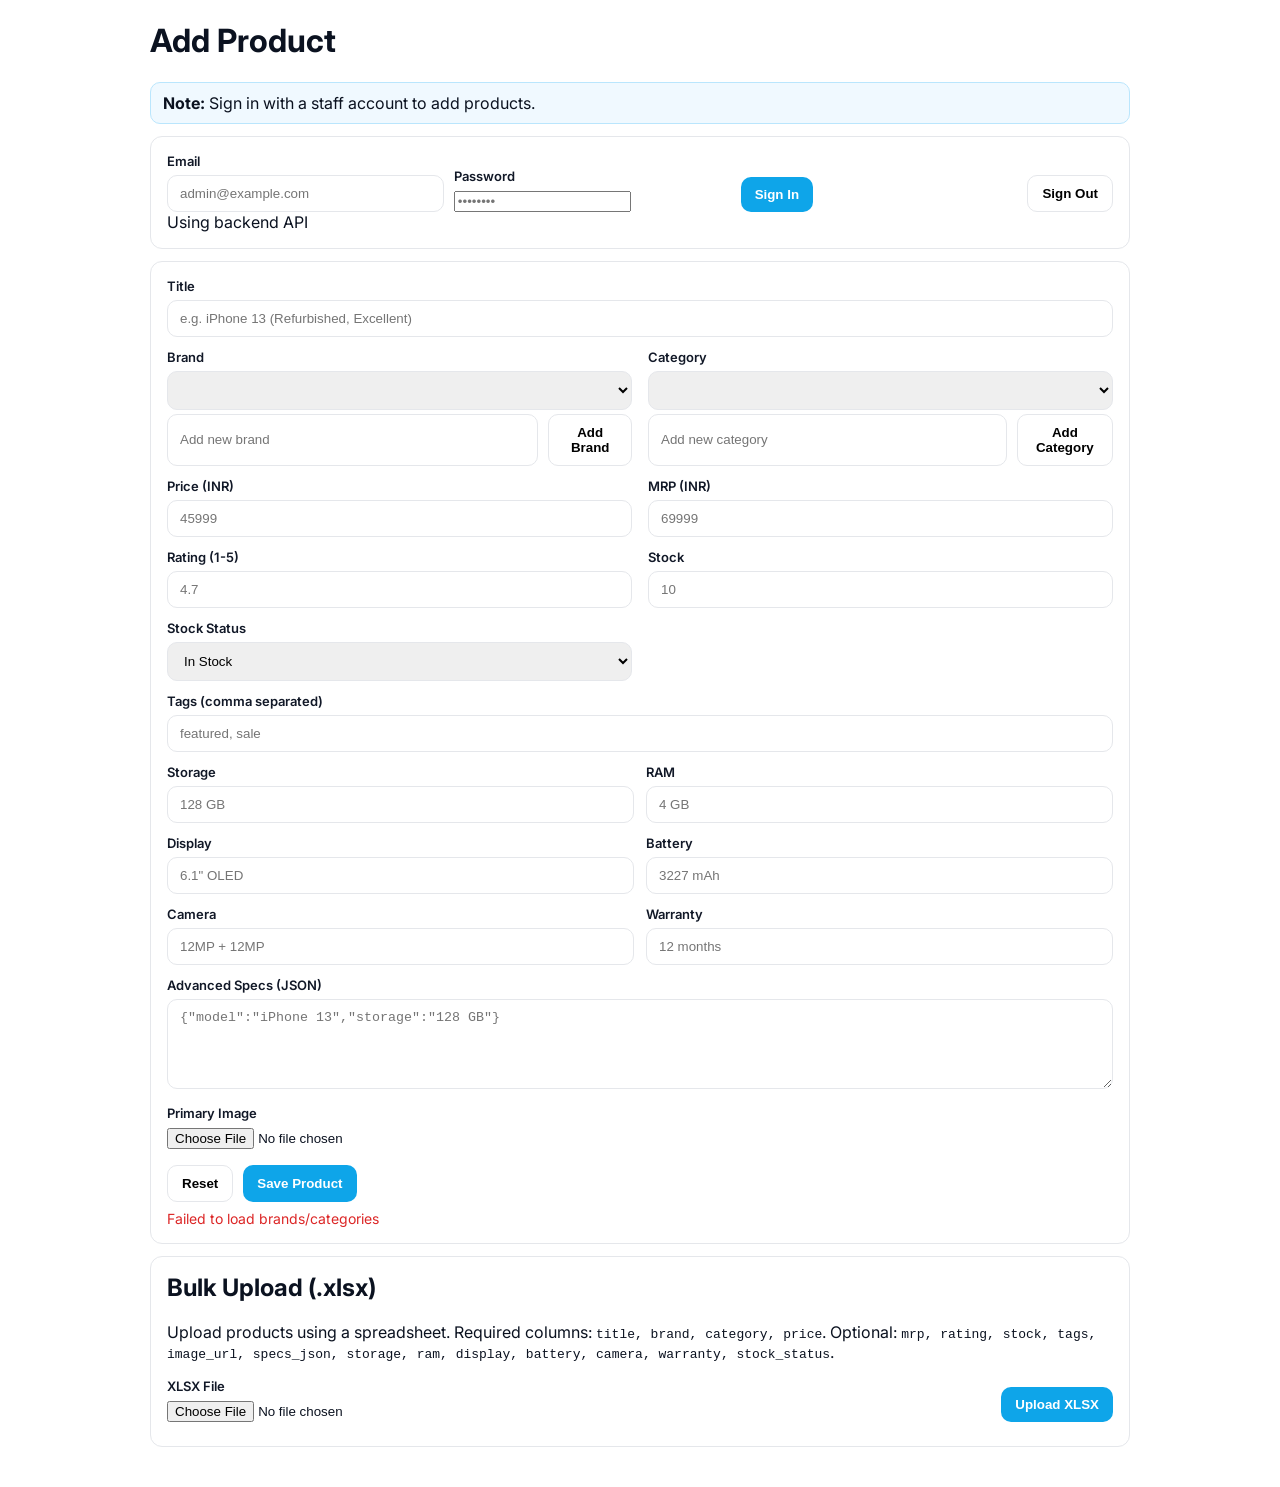
==== admin.html @ 979c6d9a "first commit" ====
<!DOCTYPE html>
<html lang="en">
<head>
  <meta charset="UTF-8" />
  <meta name="viewport" content="width=device-width, initial-scale=1.0" />
  <title>HelloBMG Admin — Add Product</title>
  <link rel="preconnect" href="https://fonts.googleapis.com">
  <link rel="preconnect" href="https://fonts.gstatic.com" crossorigin>
  <link href="https://fonts.googleapis.com/css2?family=Inter:wght@300;400;500;600;700;800&display=swap" rel="stylesheet">
  <style>
    :root { --border:#e5e7eb; --muted:#6b7280; --primary:#0ea5e9; }
    *{box-sizing:border-box} html,body{margin:0;padding:0;font-family:Inter,system-ui,-apple-system,Segoe UI,Roboto,Ubuntu,Helvetica Neue,Arial;color:#0b1220}
    .container{width:min(980px,94%);margin:20px auto 40px}
    .card{border:1px solid var(--border);border-radius:12px;padding:16px;background:#fff}
    form{display:grid;grid-template-columns:1fr 1fr;gap:12px 16px}
    label{font-size:13px;color:#111827;font-weight:600;display:block;margin-bottom:6px}
    input[type=text],input[type=number],textarea,select{width:100%;padding:10px 12px;border:1px solid var(--border);border-radius:10px;outline:none}
    textarea{min-height:90px;resize:vertical}
    .full{grid-column:1 / -1}
    .row{display:grid;grid-template-columns:1fr 1fr;gap:12px}
    .actions{display:flex;gap:10px;margin-top:4px}
    .btn{padding:10px 14px;border-radius:10px;border:1px solid var(--border);background:#fff;cursor:pointer;font-weight:600}
    .btn-primary{background:var(--primary);color:#fff;border:none}
    .banner{background:#f0f9ff;border:1px solid #bae6fd;padding:10px 12px;border-radius:10px;margin-bottom:12px}
    .status{margin-top:8px;font-size:14px}
    .success{color:#16a34a}.error{color:#dc2626}
  </style>
</head>
<body>
  <div class="container">
    <h1>Add Product</h1>
    <div class="banner"><strong>Note:</strong> Sign in with a staff account to add products.</div>

    <div class="card" style="margin-bottom:12px">
      <form id="authForm" class="full" style="display:grid; grid-template-columns: 1fr 1fr 1fr auto; gap:10px; align-items:end">
        <div><label for="email">Email</label><input id="email" type="text" placeholder="admin@example.com"></div>
        <div><label for="password">Password</label><input id="password" type="password" placeholder="••••••••"></div>
        <div><button id="signInBtn" class="btn btn-primary" type="button">Sign In</button></div>
        <div><button id="signOutBtn" class="btn" type="button">Sign Out</button></div>
      </form>
      <div class="muted" id="authStatus">Signed out</div>
    </div>

    <div class="card">
      <form id="productForm">
        <div class="full"><label for="title">Title</label><input id="title" type="text" placeholder="e.g. iPhone 13 (Refurbished, Excellent)" required></div>
        <div><label for="brandSelect">Brand</label><select id="brandSelect"></select><div class="actions"><input id="brandNew" type="text" placeholder="Add new brand"><button id="addBrandBtn" class="btn" type="button">Add Brand</button></div></div>
        <div><label for="categorySelect">Category</label><select id="categorySelect"></select><div class="actions"><input id="categoryNew" type="text" placeholder="Add new category"><button id="addCategoryBtn" class="btn" type="button">Add Category</button></div></div>
        <div><label for="price">Price (INR)</label><input id="price" type="number" min="0" step="1" placeholder="45999" required></div>
        <div><label for="mrp">MRP (INR)</label><input id="mrp" type="number" min="0" step="1" placeholder="69999"></div>
        <div><label for="rating">Rating (1-5)</label><input id="rating" type="number" min="0" max="5" step="0.1" placeholder="4.7"></div>
        <div><label for="stock">Stock</label><input id="stock" type="number" min="0" step="1" placeholder="10"></div>
        <div><label for="stockStatus">Stock Status</label>
          <select id="stockStatus">
            <option value="in_stock">In Stock</option>
            <option value="out_of_stock">Out of Stock</option>
            <option value="preorder">Preorder</option>
          </select>
        </div>
        <div class="full"><label for="tags">Tags (comma separated)</label><input id="tags" type="text" placeholder="featured, sale"></div>
        <div class="row full">
          <div><label for="storage">Storage</label><input id="storage" type="text" placeholder="128 GB"></div>
          <div><label for="ram">RAM</label><input id="ram" type="text" placeholder="4 GB"></div>
          <div><label for="display">Display</label><input id="display" type="text" placeholder="6.1&quot; OLED"></div>
          <div><label for="battery">Battery</label><input id="battery" type="text" placeholder="3227 mAh"></div>
          <div><label for="camera">Camera</label><input id="camera" type="text" placeholder="12MP + 12MP"></div>
          <div><label for="warranty">Warranty</label><input id="warranty" type="text" placeholder="12 months"></div>
        </div>
        <div class="full"><label for="specsJson">Advanced Specs (JSON)</label><textarea id="specsJson" placeholder='{"model":"iPhone 13","storage":"128 GB"}'></textarea></div>
        <div class="full"><label for="imageFile">Primary Image</label><input id="imageFile" type="file" accept="image/*" required></div>
        <div class="full actions"><button class="btn" type="reset">Reset</button><button class="btn btn-primary" type="submit">Save Product</button></div>
      </form>
      <div id="status" class="status"></div>
    </div>

    <div class="card" style="margin-top:12px">
      <h2 style="margin-top:0">Bulk Upload (.xlsx)</h2>
      <p class="muted">Upload products using a spreadsheet. Required columns: <code>title, brand, category, price</code>. Optional: <code>mrp, rating, stock, tags, image_url, specs_json, storage, ram, display, battery, camera, warranty, stock_status</code>.</p>
      <form id="bulkForm" class="full" style="display:grid;grid-template-columns:1fr auto;gap:10px;align-items:end">
        <div>
          <label for="xlsxFile">XLSX File</label>
          <input id="xlsxFile" type="file" accept=".xlsx" />
        </div>
        <div>
          <button id="uploadXlsxBtn" type="button" class="btn btn-primary">Upload XLSX</button>
        </div>
      </form>
      <div id="bulkStatus" class="status"></div>
    </div>
  </div>
  <script type="module" src="admin.js"></script>
</body>
</html>
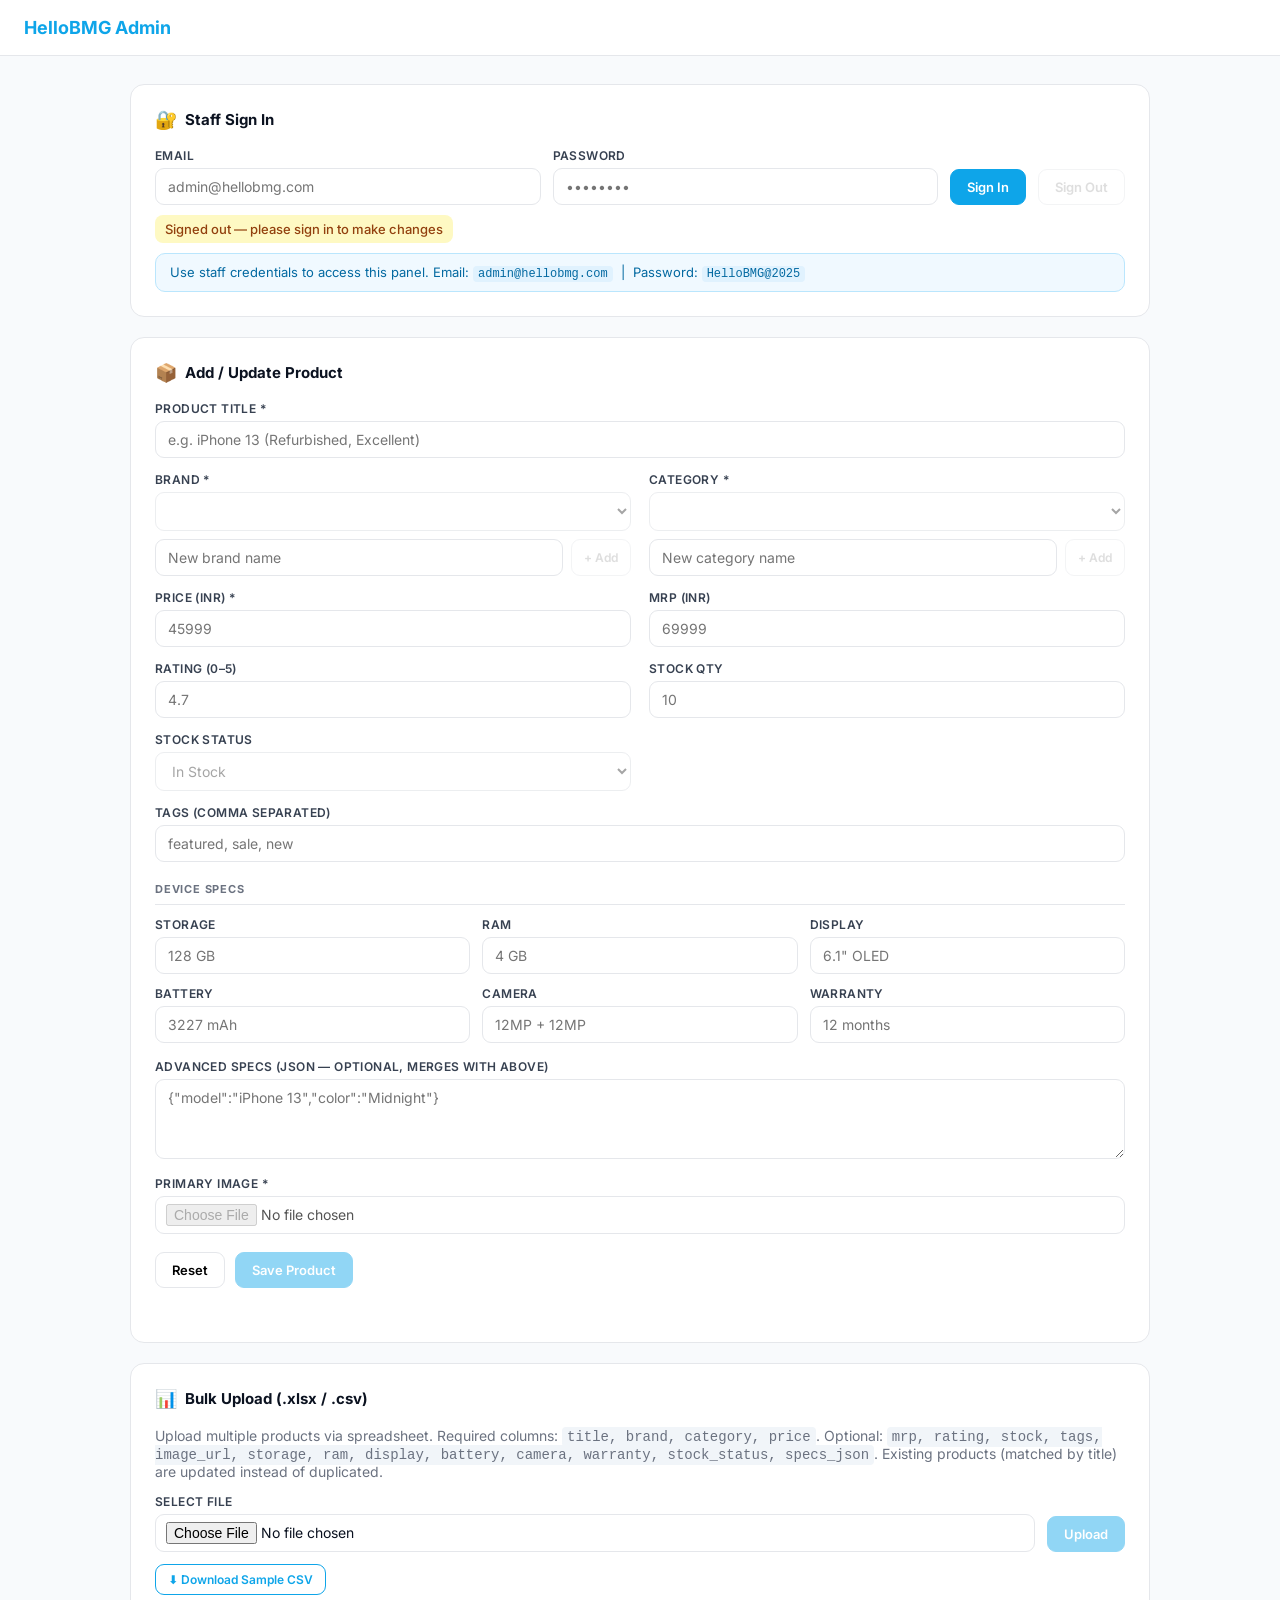
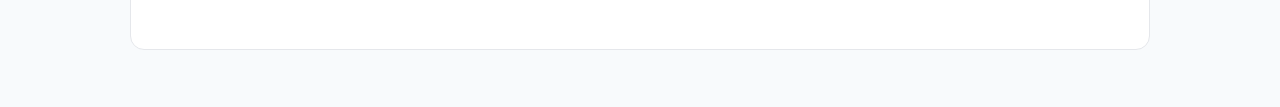
==== commit e6e00239: "add admin auth, polish admin page, and add .gitignore - Real login/logout wired to backend /admin/lo" ====
--- a/admin.html
+++ b/admin.html
@@ -6,88 +6,233 @@
   <title>HelloBMG Admin — Add Product</title>
   <link rel="preconnect" href="https://fonts.googleapis.com">
   <link rel="preconnect" href="https://fonts.gstatic.com" crossorigin>
-  <link href="https://fonts.googleapis.com/css2?family=Inter:wght@300;400;500;600;700;800&display=swap" rel="stylesheet">
+  <link href="https://fonts.googleapis.com/css2?family=Inter:wght@300;400;500;600;700&display=swap" rel="stylesheet">
   <style>
-    :root { --border:#e5e7eb; --muted:#6b7280; --primary:#0ea5e9; }
-    *{box-sizing:border-box} html,body{margin:0;padding:0;font-family:Inter,system-ui,-apple-system,Segoe UI,Roboto,Ubuntu,Helvetica Neue,Arial;color:#0b1220}
-    .container{width:min(980px,94%);margin:20px auto 40px}
-    .card{border:1px solid var(--border);border-radius:12px;padding:16px;background:#fff}
-    form{display:grid;grid-template-columns:1fr 1fr;gap:12px 16px}
-    label{font-size:13px;color:#111827;font-weight:600;display:block;margin-bottom:6px}
-    input[type=text],input[type=number],textarea,select{width:100%;padding:10px 12px;border:1px solid var(--border);border-radius:10px;outline:none}
-    textarea{min-height:90px;resize:vertical}
-    .full{grid-column:1 / -1}
-    .row{display:grid;grid-template-columns:1fr 1fr;gap:12px}
-    .actions{display:flex;gap:10px;margin-top:4px}
-    .btn{padding:10px 14px;border-radius:10px;border:1px solid var(--border);background:#fff;cursor:pointer;font-weight:600}
-    .btn-primary{background:var(--primary);color:#fff;border:none}
-    .banner{background:#f0f9ff;border:1px solid #bae6fd;padding:10px 12px;border-radius:10px;margin-bottom:12px}
-    .status{margin-top:8px;font-size:14px}
-    .success{color:#16a34a}.error{color:#dc2626}
+    :root {
+      --border: #e5e7eb;
+      --muted:  #6b7280;
+      --primary:#0ea5e9;
+      --primary-dark:#0284c7;
+      --success:#16a34a;
+      --error:  #dc2626;
+      --bg:     #f8fafc;
+    }
+    *, *::before, *::after { box-sizing: border-box; }
+    html, body { margin: 0; padding: 0; background: var(--bg); font-family: Inter, system-ui, -apple-system, sans-serif; color: #0b1220; font-size: 14px; }
+
+    /* ── Header ── */
+    .header { background: #fff; border-bottom: 1px solid var(--border); padding: 0 24px; display: flex; align-items: center; gap: 16px; height: 56px; position: sticky; top: 0; z-index: 10; }
+    .header h1 { margin: 0; font-size: 18px; font-weight: 700; color: var(--primary); flex: 1; }
+
+    /* ── Layout ── */
+    .container { width: min(1020px, 96%); margin: 28px auto 60px; display: flex; flex-direction: column; gap: 20px; }
+
+    /* ── Card ── */
+    .card { background: #fff; border: 1px solid var(--border); border-radius: 14px; padding: 24px; }
+    .card-title { font-size: 15px; font-weight: 700; margin: 0 0 18px; display: flex; align-items: center; gap: 8px; }
+    .card-title span.icon { font-size: 18px; }
+
+    /* ── Auth card ── */
+    .auth-grid { display: grid; grid-template-columns: 1fr 1fr auto auto; gap: 12px; align-items: end; }
+    .auth-status { margin-top: 10px; font-size: 13px; font-weight: 500; padding: 6px 10px; border-radius: 8px; display: inline-block; }
+    .auth-status.signed-in  { background: #dcfce7; color: #15803d; }
+    .auth-status.signed-out { background: #fef9c3; color: #92400e; }
+
+    /* ── Hint box ── */
+    .hint { background: #f0f9ff; border: 1px solid #bae6fd; border-radius: 10px; padding: 10px 14px; font-size: 13px; color: #0369a1; margin-top: 10px; }
+    .hint code { background: #e0f2fe; padding: 1px 5px; border-radius: 4px; font-size: 12px; }
+
+    /* ── Product form ── */
+    .product-grid { display: grid; grid-template-columns: 1fr 1fr; gap: 14px 18px; }
+    .full { grid-column: 1 / -1; }
+    .specs-grid { display: grid; grid-template-columns: repeat(3, 1fr); gap: 12px; }
+
+    /* ── Form elements ── */
+    label { font-size: 12px; color: #374151; font-weight: 600; display: block; margin-bottom: 5px; text-transform: uppercase; letter-spacing: .4px; }
+    input[type=text], input[type=number], input[type=email], input[type=password], input[type=file], textarea, select {
+      width: 100%; padding: 9px 12px; border: 1px solid var(--border); border-radius: 9px; outline: none;
+      font-size: 14px; font-family: inherit; background: #fff; transition: border-color .15s;
+    }
+    input:focus, textarea:focus, select:focus { border-color: var(--primary); box-shadow: 0 0 0 3px #e0f2fe; }
+    textarea { min-height: 80px; resize: vertical; }
+    input[type=file] { padding: 7px 10px; cursor: pointer; }
+
+    /* ── Inline brand/category row ── */
+    .ref-row { display: flex; gap: 8px; margin-top: 8px; }
+    .ref-row input { flex: 1; }
+
+    /* ── Buttons ── */
+    .btn { padding: 9px 16px; border-radius: 9px; border: 1px solid var(--border); background: #fff; cursor: pointer; font-weight: 600; font-size: 13px; font-family: inherit; transition: background .15s, color .15s; white-space: nowrap; }
+    .btn:hover { background: #f1f5f9; }
+    .btn:disabled { opacity: .45; cursor: not-allowed; }
+    .btn-primary { background: var(--primary); color: #fff; border-color: var(--primary); }
+    .btn-primary:hover:not(:disabled) { background: var(--primary-dark); }
+    .btn-sm { padding: 7px 12px; font-size: 12px; }
+    .btn-outline { border: 1px solid var(--primary); color: var(--primary); background: #fff; }
+    .btn-outline:hover { background: #f0f9ff; }
+
+    /* ── Form actions row ── */
+    .form-actions { display: flex; gap: 10px; margin-top: 6px; }
+
+    /* ── Status ── */
+    .status { margin-top: 10px; font-size: 13px; font-weight: 500; min-height: 20px; }
+    .success { color: var(--success); }
+    .error   { color: var(--error); }
+
+    /* ── Section divider ── */
+    .section-label { font-size: 11px; font-weight: 700; text-transform: uppercase; letter-spacing: .8px; color: var(--muted); margin-bottom: 12px; padding-bottom: 8px; border-bottom: 1px solid var(--border); }
+
+    /* ── Bulk upload ── */
+    .bulk-grid { display: grid; grid-template-columns: 1fr auto; gap: 12px; align-items: end; }
+    .bulk-actions { display: flex; gap: 8px; margin-top: 12px; }
+
+    @media (max-width: 640px) {
+      .auth-grid, .product-grid, .specs-grid, .bulk-grid { grid-template-columns: 1fr; }
+      .full { grid-column: 1; }
+    }
   </style>
 </head>
 <body>
+
+  <div class="header">
+    <h1>HelloBMG Admin</h1>
+  </div>
+
   <div class="container">
-    <h1>Add Product</h1>
-    <div class="banner"><strong>Note:</strong> Sign in with a staff account to add products.</div>
-
-    <div class="card" style="margin-bottom:12px">
-      <form id="authForm" class="full" style="display:grid; grid-template-columns: 1fr 1fr 1fr auto; gap:10px; align-items:end">
-        <div><label for="email">Email</label><input id="email" type="text" placeholder="admin@example.com"></div>
-        <div><label for="password">Password</label><input id="password" type="password" placeholder="••••••••"></div>
-        <div><button id="signInBtn" class="btn btn-primary" type="button">Sign In</button></div>
-        <div><button id="signOutBtn" class="btn" type="button">Sign Out</button></div>
-      </form>
-      <div class="muted" id="authStatus">Signed out</div>
+
+    <!-- ── Sign In ── -->
+    <div class="card">
+      <p class="card-title"><span class="icon">🔐</span> Staff Sign In</p>
+      <div class="auth-grid">
+        <div><label for="email">Email</label><input id="email" type="email" placeholder="admin@hellobmg.com" autocomplete="username"></div>
+        <div><label for="password">Password</label><input id="password" type="password" placeholder="••••••••" autocomplete="current-password"></div>
+        <div style="padding-top:20px"><button id="signInBtn" class="btn btn-primary">Sign In</button></div>
+        <div style="padding-top:20px"><button id="signOutBtn" class="btn" disabled>Sign Out</button></div>
+      </div>
+      <div id="authStatus" class="auth-status signed-out">Signed out — please sign in to make changes</div>
+      <div class="hint">
+        Use staff credentials to access this panel.
+        Email: <code>admin@hellobmg.com</code> &nbsp;|&nbsp; Password: <code>HelloBMG@2025</code>
+      </div>
     </div>
 
+    <!-- ── Add Product ── -->
     <div class="card">
+      <p class="card-title"><span class="icon">📦</span> Add / Update Product</p>
       <form id="productForm">
-        <div class="full"><label for="title">Title</label><input id="title" type="text" placeholder="e.g. iPhone 13 (Refurbished, Excellent)" required></div>
-        <div><label for="brandSelect">Brand</label><select id="brandSelect"></select><div class="actions"><input id="brandNew" type="text" placeholder="Add new brand"><button id="addBrandBtn" class="btn" type="button">Add Brand</button></div></div>
-        <div><label for="categorySelect">Category</label><select id="categorySelect"></select><div class="actions"><input id="categoryNew" type="text" placeholder="Add new category"><button id="addCategoryBtn" class="btn" type="button">Add Category</button></div></div>
-        <div><label for="price">Price (INR)</label><input id="price" type="number" min="0" step="1" placeholder="45999" required></div>
-        <div><label for="mrp">MRP (INR)</label><input id="mrp" type="number" min="0" step="1" placeholder="69999"></div>
-        <div><label for="rating">Rating (1-5)</label><input id="rating" type="number" min="0" max="5" step="0.1" placeholder="4.7"></div>
-        <div><label for="stock">Stock</label><input id="stock" type="number" min="0" step="1" placeholder="10"></div>
-        <div><label for="stockStatus">Stock Status</label>
-          <select id="stockStatus">
-            <option value="in_stock">In Stock</option>
-            <option value="out_of_stock">Out of Stock</option>
-            <option value="preorder">Preorder</option>
-          </select>
-        </div>
-        <div class="full"><label for="tags">Tags (comma separated)</label><input id="tags" type="text" placeholder="featured, sale"></div>
-        <div class="row full">
+
+        <div class="product-grid">
+          <div class="full">
+            <label for="title">Product Title *</label>
+            <input id="title" type="text" placeholder="e.g. iPhone 13 (Refurbished, Excellent)" required>
+          </div>
+
+          <div>
+            <label for="brandSelect">Brand *</label>
+            <select id="brandSelect"></select>
+            <div class="ref-row">
+              <input id="brandNew" type="text" placeholder="New brand name">
+              <button id="addBrandBtn" class="btn btn-sm" type="button">+ Add</button>
+            </div>
+          </div>
+
+          <div>
+            <label for="categorySelect">Category *</label>
+            <select id="categorySelect"></select>
+            <div class="ref-row">
+              <input id="categoryNew" type="text" placeholder="New category name">
+              <button id="addCategoryBtn" class="btn btn-sm" type="button">+ Add</button>
+            </div>
+          </div>
+
+          <div>
+            <label for="price">Price (INR) *</label>
+            <input id="price" type="number" min="0" step="1" placeholder="45999" required>
+          </div>
+          <div>
+            <label for="mrp">MRP (INR)</label>
+            <input id="mrp" type="number" min="0" step="1" placeholder="69999">
+          </div>
+          <div>
+            <label for="rating">Rating (0–5)</label>
+            <input id="rating" type="number" min="0" max="5" step="0.1" placeholder="4.7">
+          </div>
+          <div>
+            <label for="stock">Stock Qty</label>
+            <input id="stock" type="number" min="0" step="1" placeholder="10">
+          </div>
+          <div>
+            <label for="stockStatus">Stock Status</label>
+            <select id="stockStatus">
+              <option value="in_stock">In Stock</option>
+              <option value="out_of_stock">Out of Stock</option>
+              <option value="preorder">Preorder</option>
+            </select>
+          </div>
+          <div class="full">
+            <label for="tags">Tags (comma separated)</label>
+            <input id="tags" type="text" placeholder="featured, sale, new">
+          </div>
+        </div>
+
+        <div class="section-label" style="margin-top:20px">Device Specs</div>
+        <div class="specs-grid">
           <div><label for="storage">Storage</label><input id="storage" type="text" placeholder="128 GB"></div>
           <div><label for="ram">RAM</label><input id="ram" type="text" placeholder="4 GB"></div>
-          <div><label for="display">Display</label><input id="display" type="text" placeholder="6.1&quot; OLED"></div>
+          <div><label for="display">Display</label><input id="display" type="text" placeholder='6.1" OLED'></div>
           <div><label for="battery">Battery</label><input id="battery" type="text" placeholder="3227 mAh"></div>
           <div><label for="camera">Camera</label><input id="camera" type="text" placeholder="12MP + 12MP"></div>
           <div><label for="warranty">Warranty</label><input id="warranty" type="text" placeholder="12 months"></div>
         </div>
-        <div class="full"><label for="specsJson">Advanced Specs (JSON)</label><textarea id="specsJson" placeholder='{"model":"iPhone 13","storage":"128 GB"}'></textarea></div>
-        <div class="full"><label for="imageFile">Primary Image</label><input id="imageFile" type="file" accept="image/*" required></div>
-        <div class="full actions"><button class="btn" type="reset">Reset</button><button class="btn btn-primary" type="submit">Save Product</button></div>
+
+        <div style="margin-top:16px">
+          <label for="specsJson">Advanced Specs (JSON — optional, merges with above)</label>
+          <textarea id="specsJson" placeholder='{"model":"iPhone 13","color":"Midnight"}'></textarea>
+        </div>
+
+        <div style="margin-top:14px">
+          <label for="imageFile">Primary Image *</label>
+          <input id="imageFile" type="file" accept="image/*" required>
+        </div>
+
+        <div class="form-actions" style="margin-top:18px">
+          <button class="btn" type="reset">Reset</button>
+          <button class="btn btn-primary" type="submit">Save Product</button>
+        </div>
       </form>
       <div id="status" class="status"></div>
     </div>
 
-    <div class="card" style="margin-top:12px">
-      <h2 style="margin-top:0">Bulk Upload (.xlsx)</h2>
-      <p class="muted">Upload products using a spreadsheet. Required columns: <code>title, brand, category, price</code>. Optional: <code>mrp, rating, stock, tags, image_url, specs_json, storage, ram, display, battery, camera, warranty, stock_status</code>.</p>
-      <form id="bulkForm" class="full" style="display:grid;grid-template-columns:1fr auto;gap:10px;align-items:end">
-        <div>
-          <label for="xlsxFile">XLSX File</label>
-          <input id="xlsxFile" type="file" accept=".xlsx" />
-        </div>
-        <div>
-          <button id="uploadXlsxBtn" type="button" class="btn btn-primary">Upload XLSX</button>
+    <!-- ── Bulk Upload ── -->
+    <div class="card">
+      <p class="card-title"><span class="icon">📊</span> Bulk Upload (.xlsx / .csv)</p>
+      <p style="color:var(--muted);margin:0 0 14px">
+        Upload multiple products via spreadsheet. Required columns:
+        <code style="background:#f1f5f9;padding:2px 5px;border-radius:4px">title, brand, category, price</code>.
+        Optional: <code style="background:#f1f5f9;padding:2px 5px;border-radius:4px">mrp, rating, stock, tags, image_url, storage, ram, display, battery, camera, warranty, stock_status, specs_json</code>.
+        Existing products (matched by title) are updated instead of duplicated.
+      </p>
+
+      <form id="bulkForm">
+        <div class="bulk-grid">
+          <div>
+            <label for="xlsxFile">Select File</label>
+            <input id="xlsxFile" type="file" accept=".xlsx,.csv">
+          </div>
+          <div style="padding-top:20px">
+            <button id="uploadXlsxBtn" type="button" class="btn btn-primary" disabled>Upload</button>
+          </div>
         </div>
       </form>
+
+      <div class="bulk-actions">
+        <button id="sampleBtn" class="btn btn-outline btn-sm">⬇ Download Sample CSV</button>
+      </div>
       <div id="bulkStatus" class="status"></div>
     </div>
+
   </div>
+
   <script type="module" src="admin.js"></script>
 </body>
 </html>
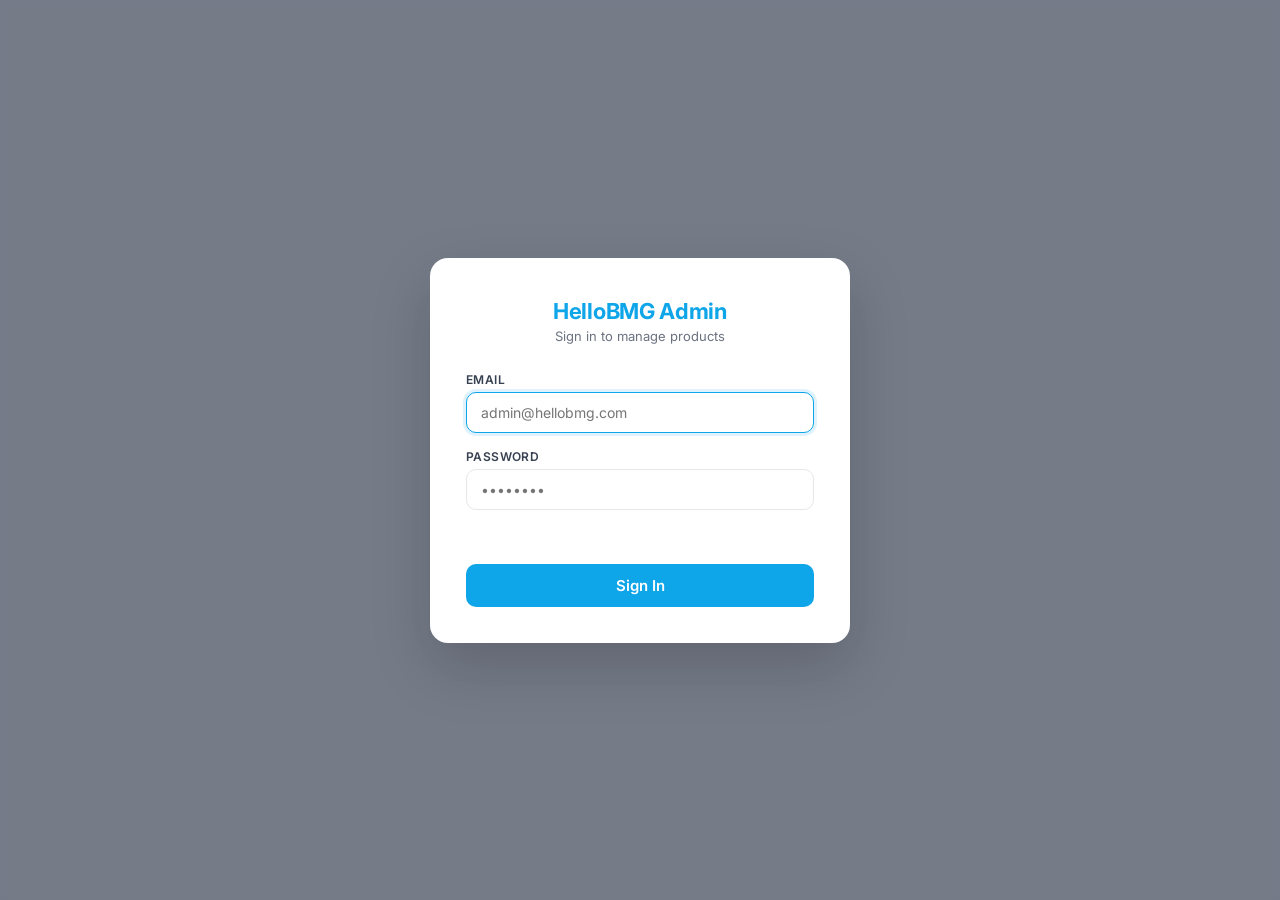
==== commit 2dceba68: "migrate bulk upload to client-side SheetJS; point to Worker on port 8787 - Add SheetJS CDN for in-br" ====
--- a/admin.html
+++ b/admin.html
@@ -3,236 +3,353 @@
 <head>
   <meta charset="UTF-8" />
   <meta name="viewport" content="width=device-width, initial-scale=1.0" />
-  <title>HelloBMG Admin — Add Product</title>
+  <title>HelloBMG Admin</title>
   <link rel="preconnect" href="https://fonts.googleapis.com">
   <link rel="preconnect" href="https://fonts.gstatic.com" crossorigin>
   <link href="https://fonts.googleapis.com/css2?family=Inter:wght@300;400;500;600;700&display=swap" rel="stylesheet">
   <style>
     :root {
-      --border: #e5e7eb;
-      --muted:  #6b7280;
-      --primary:#0ea5e9;
-      --primary-dark:#0284c7;
-      --success:#16a34a;
-      --error:  #dc2626;
-      --bg:     #f8fafc;
-    }
-    *, *::before, *::after { box-sizing: border-box; }
-    html, body { margin: 0; padding: 0; background: var(--bg); font-family: Inter, system-ui, -apple-system, sans-serif; color: #0b1220; font-size: 14px; }
-
-    /* ── Header ── */
-    .header { background: #fff; border-bottom: 1px solid var(--border); padding: 0 24px; display: flex; align-items: center; gap: 16px; height: 56px; position: sticky; top: 0; z-index: 10; }
-    .header h1 { margin: 0; font-size: 18px; font-weight: 700; color: var(--primary); flex: 1; }
-
-    /* ── Layout ── */
+      --border:       #e5e7eb;
+      --muted:        #6b7280;
+      --primary:      #0ea5e9;
+      --primary-dark: #0284c7;
+      --success:      #16a34a;
+      --error:        #dc2626;
+      --bg:           #f1f5f9;
+    }
+    *, *::before, *::after { box-sizing: border-box; margin: 0; padding: 0; }
+    html, body {
+      font-family: Inter, system-ui, -apple-system, sans-serif;
+      font-size: 14px;
+      color: #0f172a;
+      background: var(--bg);
+      min-height: 100vh;
+    }
+
+    /* ─────────────────── LOGIN MODAL ─────────────────── */
+    .modal-overlay {
+      position: fixed; inset: 0; z-index: 100;
+      background: rgba(15,23,42,.55);
+      backdrop-filter: blur(4px);
+      display: flex; align-items: center; justify-content: center;
+      transition: opacity .25s;
+    }
+    .modal-overlay.hidden { opacity: 0; pointer-events: none; }
+
+    .modal-card {
+      background: #fff;
+      border-radius: 18px;
+      padding: 40px 36px 36px;
+      width: min(420px, 92vw);
+      box-shadow: 0 24px 60px rgba(0,0,0,.18);
+      animation: slideUp .3s ease;
+    }
+    @keyframes slideUp {
+      from { transform: translateY(20px); opacity: 0; }
+      to   { transform: translateY(0);    opacity: 1; }
+    }
+
+    .modal-brand {
+      text-align: center;
+      margin-bottom: 28px;
+    }
+    .modal-brand h2 {
+      font-size: 22px; font-weight: 700; color: var(--primary);
+      letter-spacing: -.3px;
+    }
+    .modal-brand p {
+      font-size: 13px; color: var(--muted); margin-top: 4px;
+    }
+
+    .modal-form { display: flex; flex-direction: column; gap: 16px; }
+    .modal-form label {
+      font-size: 12px; font-weight: 600; color: #374151;
+      text-transform: uppercase; letter-spacing: .4px;
+      display: block; margin-bottom: 5px;
+    }
+    .modal-form input {
+      width: 100%; padding: 11px 14px;
+      border: 1.5px solid var(--border); border-radius: 10px;
+      font-size: 14px; font-family: inherit; outline: none;
+      transition: border-color .15s, box-shadow .15s;
+    }
+    .modal-form input:focus {
+      border-color: var(--primary);
+      box-shadow: 0 0 0 3px #e0f2fe;
+    }
+    .modal-submit {
+      width: 100%; padding: 12px;
+      background: var(--primary); color: #fff;
+      border: none; border-radius: 10px;
+      font-size: 15px; font-weight: 600; font-family: inherit;
+      cursor: pointer; transition: background .15s;
+      margin-top: 4px;
+    }
+    .modal-submit:hover:not(:disabled) { background: var(--primary-dark); }
+    .modal-submit:disabled { opacity: .55; cursor: not-allowed; }
+
+    .modal-error {
+      font-size: 13px; color: var(--error); font-weight: 500;
+      text-align: center; min-height: 18px;
+    }
+
+    /* ─────────────────── MAIN PAGE ─────────────────── */
+    #mainPage { display: none; }
+    #mainPage.visible { display: block; }
+
+    .header {
+      background: #fff;
+      border-bottom: 1px solid var(--border);
+      padding: 0 28px;
+      height: 56px;
+      display: flex; align-items: center; gap: 12px;
+      position: sticky; top: 0; z-index: 10;
+    }
+    .header-brand { font-size: 17px; font-weight: 700; color: var(--primary); flex: 1; }
+    .header-user  { font-size: 13px; color: var(--muted); }
+    .btn-signout  {
+      padding: 7px 14px; border-radius: 8px;
+      border: 1px solid var(--border); background: #fff;
+      font-size: 13px; font-weight: 600; cursor: pointer;
+      transition: background .15s;
+    }
+    .btn-signout:hover { background: #fef2f2; color: var(--error); border-color: #fca5a5; }
+
     .container { width: min(1020px, 96%); margin: 28px auto 60px; display: flex; flex-direction: column; gap: 20px; }
 
-    /* ── Card ── */
+    /* ─────────────────── CARDS ─────────────────── */
     .card { background: #fff; border: 1px solid var(--border); border-radius: 14px; padding: 24px; }
-    .card-title { font-size: 15px; font-weight: 700; margin: 0 0 18px; display: flex; align-items: center; gap: 8px; }
-    .card-title span.icon { font-size: 18px; }
-
-    /* ── Auth card ── */
-    .auth-grid { display: grid; grid-template-columns: 1fr 1fr auto auto; gap: 12px; align-items: end; }
-    .auth-status { margin-top: 10px; font-size: 13px; font-weight: 500; padding: 6px 10px; border-radius: 8px; display: inline-block; }
-    .auth-status.signed-in  { background: #dcfce7; color: #15803d; }
-    .auth-status.signed-out { background: #fef9c3; color: #92400e; }
-
-    /* ── Hint box ── */
-    .hint { background: #f0f9ff; border: 1px solid #bae6fd; border-radius: 10px; padding: 10px 14px; font-size: 13px; color: #0369a1; margin-top: 10px; }
-    .hint code { background: #e0f2fe; padding: 1px 5px; border-radius: 4px; font-size: 12px; }
-
-    /* ── Product form ── */
-    .product-grid { display: grid; grid-template-columns: 1fr 1fr; gap: 14px 18px; }
-    .full { grid-column: 1 / -1; }
-    .specs-grid { display: grid; grid-template-columns: repeat(3, 1fr); gap: 12px; }
-
-    /* ── Form elements ── */
-    label { font-size: 12px; color: #374151; font-weight: 600; display: block; margin-bottom: 5px; text-transform: uppercase; letter-spacing: .4px; }
-    input[type=text], input[type=number], input[type=email], input[type=password], input[type=file], textarea, select {
-      width: 100%; padding: 9px 12px; border: 1px solid var(--border); border-radius: 9px; outline: none;
-      font-size: 14px; font-family: inherit; background: #fff; transition: border-color .15s;
-    }
-    input:focus, textarea:focus, select:focus { border-color: var(--primary); box-shadow: 0 0 0 3px #e0f2fe; }
+    .card-title {
+      font-size: 15px; font-weight: 700; margin-bottom: 20px;
+      display: flex; align-items: center; gap: 8px;
+      padding-bottom: 14px; border-bottom: 1px solid var(--border);
+    }
+
+    /* ─────────────────── FORM ELEMENTS ─────────────────── */
+    label {
+      font-size: 12px; color: #374151; font-weight: 600;
+      display: block; margin-bottom: 5px;
+      text-transform: uppercase; letter-spacing: .4px;
+    }
+    input[type=text], input[type=number], input[type=file],
+    textarea, select {
+      width: 100%; padding: 9px 12px;
+      border: 1.5px solid var(--border); border-radius: 9px;
+      font-size: 14px; font-family: inherit; outline: none;
+      background: #fff; transition: border-color .15s, box-shadow .15s;
+    }
+    input:focus, textarea:focus, select:focus {
+      border-color: var(--primary); box-shadow: 0 0 0 3px #e0f2fe;
+    }
     textarea { min-height: 80px; resize: vertical; }
     input[type=file] { padding: 7px 10px; cursor: pointer; }
 
-    /* ── Inline brand/category row ── */
+    /* ─────────────────── PRODUCT FORM GRID ─────────────────── */
+    .product-grid { display: grid; grid-template-columns: 1fr 1fr; gap: 14px 20px; }
+    .full { grid-column: 1 / -1; }
+    .specs-grid { display: grid; grid-template-columns: repeat(3, 1fr); gap: 12px; margin-top: 4px; }
+
+    .section-label {
+      font-size: 11px; font-weight: 700; text-transform: uppercase;
+      letter-spacing: .8px; color: var(--muted);
+      margin: 20px 0 12px;
+    }
+
     .ref-row { display: flex; gap: 8px; margin-top: 8px; }
     .ref-row input { flex: 1; }
 
-    /* ── Buttons ── */
-    .btn { padding: 9px 16px; border-radius: 9px; border: 1px solid var(--border); background: #fff; cursor: pointer; font-weight: 600; font-size: 13px; font-family: inherit; transition: background .15s, color .15s; white-space: nowrap; }
-    .btn:hover { background: #f1f5f9; }
+    /* ─────────────────── BUTTONS ─────────────────── */
+    .btn {
+      padding: 9px 16px; border-radius: 9px;
+      border: 1px solid var(--border); background: #fff;
+      cursor: pointer; font-weight: 600; font-size: 13px;
+      font-family: inherit; transition: background .15s;
+      white-space: nowrap;
+    }
+    .btn:hover:not(:disabled) { background: #f1f5f9; }
     .btn:disabled { opacity: .45; cursor: not-allowed; }
     .btn-primary { background: var(--primary); color: #fff; border-color: var(--primary); }
     .btn-primary:hover:not(:disabled) { background: var(--primary-dark); }
     .btn-sm { padding: 7px 12px; font-size: 12px; }
-    .btn-outline { border: 1px solid var(--primary); color: var(--primary); background: #fff; }
+    .btn-outline { border-color: var(--primary); color: var(--primary); }
     .btn-outline:hover { background: #f0f9ff; }
-
-    /* ── Form actions row ── */
-    .form-actions { display: flex; gap: 10px; margin-top: 6px; }
-
-    /* ── Status ── */
-    .status { margin-top: 10px; font-size: 13px; font-weight: 500; min-height: 20px; }
+    .form-actions { display: flex; gap: 10px; margin-top: 20px; }
+
+    /* ─────────────────── STATUS ─────────────────── */
+    .status { margin-top: 12px; font-size: 13px; font-weight: 500; min-height: 20px; }
     .success { color: var(--success); }
     .error   { color: var(--error); }
 
-    /* ── Section divider ── */
-    .section-label { font-size: 11px; font-weight: 700; text-transform: uppercase; letter-spacing: .8px; color: var(--muted); margin-bottom: 12px; padding-bottom: 8px; border-bottom: 1px solid var(--border); }
-
-    /* ── Bulk upload ── */
+    /* ─────────────────── BULK UPLOAD ─────────────────── */
     .bulk-grid { display: grid; grid-template-columns: 1fr auto; gap: 12px; align-items: end; }
-    .bulk-actions { display: flex; gap: 8px; margin-top: 12px; }
+    .bulk-note {
+      font-size: 13px; color: var(--muted); margin-bottom: 16px; line-height: 1.6;
+    }
+    .bulk-note code {
+      background: #f1f5f9; padding: 1px 5px; border-radius: 4px; font-size: 12px;
+    }
+    .bulk-actions { margin-top: 12px; }
 
     @media (max-width: 640px) {
-      .auth-grid, .product-grid, .specs-grid, .bulk-grid { grid-template-columns: 1fr; }
+      .product-grid, .specs-grid, .bulk-grid { grid-template-columns: 1fr; }
       .full { grid-column: 1; }
+      .modal-card { padding: 32px 24px 28px; }
     }
   </style>
 </head>
 <body>
 
-  <div class="header">
-    <h1>HelloBMG Admin</h1>
+  <!-- ═══════════════════ LOGIN MODAL ═══════════════════ -->
+  <div id="loginModal" class="modal-overlay">
+    <div class="modal-card">
+      <div class="modal-brand">
+        <h2>HelloBMG Admin</h2>
+        <p>Sign in to manage products</p>
+      </div>
+      <form id="loginForm" class="modal-form" novalidate>
+        <div>
+          <label for="email">Email</label>
+          <input id="email" type="email" placeholder="admin@hellobmg.com" autocomplete="username" required>
+        </div>
+        <div>
+          <label for="password">Password</label>
+          <input id="password" type="password" placeholder="••••••••" autocomplete="current-password" required>
+        </div>
+        <div id="loginError" class="modal-error"></div>
+        <button id="signInBtn" type="submit" class="modal-submit">Sign In</button>
+      </form>
+    </div>
   </div>
 
-  <div class="container">
-
-    <!-- ── Sign In ── -->
-    <div class="card">
-      <p class="card-title"><span class="icon">🔐</span> Staff Sign In</p>
-      <div class="auth-grid">
-        <div><label for="email">Email</label><input id="email" type="email" placeholder="admin@hellobmg.com" autocomplete="username"></div>
-        <div><label for="password">Password</label><input id="password" type="password" placeholder="••••••••" autocomplete="current-password"></div>
-        <div style="padding-top:20px"><button id="signInBtn" class="btn btn-primary">Sign In</button></div>
-        <div style="padding-top:20px"><button id="signOutBtn" class="btn" disabled>Sign Out</button></div>
+  <!-- ═══════════════════ MAIN PAGE ═══════════════════ -->
+  <div id="mainPage">
+
+    <div class="header">
+      <span class="header-brand">HelloBMG Admin</span>
+      <span class="header-user" id="headerEmail"></span>
+      <button id="signOutBtn" class="btn-signout">Sign Out</button>
+    </div>
+
+    <div class="container">
+
+      <!-- ── Add Product ── -->
+      <div class="card">
+        <p class="card-title">📦 Add / Update Product</p>
+        <form id="productForm">
+
+          <div class="product-grid">
+            <div class="full">
+              <label for="title">Product Title *</label>
+              <input id="title" type="text" placeholder="e.g. iPhone 13 (Refurbished, Excellent)" required>
+            </div>
+
+            <div>
+              <label for="brandSelect">Brand *</label>
+              <select id="brandSelect"></select>
+              <div class="ref-row">
+                <input id="brandNew" type="text" placeholder="New brand name">
+                <button id="addBrandBtn" class="btn btn-sm" type="button">+ Add</button>
+              </div>
+            </div>
+
+            <div>
+              <label for="categorySelect">Category *</label>
+              <select id="categorySelect"></select>
+              <div class="ref-row">
+                <input id="categoryNew" type="text" placeholder="New category name">
+                <button id="addCategoryBtn" class="btn btn-sm" type="button">+ Add</button>
+              </div>
+            </div>
+
+            <div>
+              <label for="price">Price (INR) *</label>
+              <input id="price" type="number" min="0" step="1" placeholder="45999" required>
+            </div>
+            <div>
+              <label for="mrp">MRP (INR)</label>
+              <input id="mrp" type="number" min="0" step="1" placeholder="69999">
+            </div>
+            <div>
+              <label for="rating">Rating (0–5)</label>
+              <input id="rating" type="number" min="0" max="5" step="0.1" placeholder="4.7">
+            </div>
+            <div>
+              <label for="stock">Stock Qty</label>
+              <input id="stock" type="number" min="0" step="1" placeholder="10">
+            </div>
+            <div>
+              <label for="stockStatus">Stock Status</label>
+              <select id="stockStatus">
+                <option value="in_stock">In Stock</option>
+                <option value="out_of_stock">Out of Stock</option>
+                <option value="preorder">Preorder</option>
+              </select>
+            </div>
+            <div class="full">
+              <label for="tags">Tags (comma separated)</label>
+              <input id="tags" type="text" placeholder="featured, sale, new">
+            </div>
+          </div>
+
+          <p class="section-label">Device Specs</p>
+          <div class="specs-grid">
+            <div><label for="storage">Storage</label><input id="storage" type="text" placeholder="128 GB"></div>
+            <div><label for="ram">RAM</label><input id="ram" type="text" placeholder="4 GB"></div>
+            <div><label for="display">Display</label><input id="display" type="text" placeholder='6.1" OLED'></div>
+            <div><label for="battery">Battery</label><input id="battery" type="text" placeholder="3227 mAh"></div>
+            <div><label for="camera">Camera</label><input id="camera" type="text" placeholder="12MP + 12MP"></div>
+            <div><label for="warranty">Warranty</label><input id="warranty" type="text" placeholder="12 months"></div>
+          </div>
+
+          <div style="margin-top:16px">
+            <label for="specsJson">Advanced Specs (JSON — optional)</label>
+            <textarea id="specsJson" placeholder='{"model":"iPhone 13","color":"Midnight"}'></textarea>
+          </div>
+
+          <div style="margin-top:14px">
+            <label for="imageFile">Primary Image *</label>
+            <input id="imageFile" type="file" accept="image/*" required>
+          </div>
+
+          <div class="form-actions">
+            <button class="btn" type="reset">Reset</button>
+            <button class="btn btn-primary" type="submit">Save Product</button>
+          </div>
+        </form>
+        <div id="status" class="status"></div>
       </div>
-      <div id="authStatus" class="auth-status signed-out">Signed out — please sign in to make changes</div>
-      <div class="hint">
-        Use staff credentials to access this panel.
-        Email: <code>admin@hellobmg.com</code> &nbsp;|&nbsp; Password: <code>HelloBMG@2025</code>
+
+      <!-- ── Bulk Upload ── -->
+      <div class="card">
+        <p class="card-title">📊 Bulk Upload (.xlsx / .csv)</p>
+        <p class="bulk-note">
+          Upload multiple products at once. Required columns:
+          <code>title, brand, category, price</code>. Optional:
+          <code>mrp, rating, stock, tags, image_url, storage, ram, display, battery, camera, warranty, stock_status, specs_json</code>.
+          Existing products matched by title are updated, not duplicated.
+        </p>
+        <form id="bulkForm">
+          <div class="bulk-grid">
+            <div>
+              <label for="xlsxFile">Select File</label>
+              <input id="xlsxFile" type="file" accept=".xlsx,.csv">
+            </div>
+            <div style="padding-top:20px">
+              <button id="uploadXlsxBtn" type="button" class="btn btn-primary">Upload</button>
+            </div>
+          </div>
+        </form>
+        <div class="bulk-actions">
+          <button id="sampleBtn" class="btn btn-outline btn-sm">⬇ Download Sample CSV</button>
+        </div>
+        <div id="bulkStatus" class="status"></div>
       </div>
+
     </div>
-
-    <!-- ── Add Product ── -->
-    <div class="card">
-      <p class="card-title"><span class="icon">📦</span> Add / Update Product</p>
-      <form id="productForm">
-
-        <div class="product-grid">
-          <div class="full">
-            <label for="title">Product Title *</label>
-            <input id="title" type="text" placeholder="e.g. iPhone 13 (Refurbished, Excellent)" required>
-          </div>
-
-          <div>
-            <label for="brandSelect">Brand *</label>
-            <select id="brandSelect"></select>
-            <div class="ref-row">
-              <input id="brandNew" type="text" placeholder="New brand name">
-              <button id="addBrandBtn" class="btn btn-sm" type="button">+ Add</button>
-            </div>
-          </div>
-
-          <div>
-            <label for="categorySelect">Category *</label>
-            <select id="categorySelect"></select>
-            <div class="ref-row">
-              <input id="categoryNew" type="text" placeholder="New category name">
-              <button id="addCategoryBtn" class="btn btn-sm" type="button">+ Add</button>
-            </div>
-          </div>
-
-          <div>
-            <label for="price">Price (INR) *</label>
-            <input id="price" type="number" min="0" step="1" placeholder="45999" required>
-          </div>
-          <div>
-            <label for="mrp">MRP (INR)</label>
-            <input id="mrp" type="number" min="0" step="1" placeholder="69999">
-          </div>
-          <div>
-            <label for="rating">Rating (0–5)</label>
-            <input id="rating" type="number" min="0" max="5" step="0.1" placeholder="4.7">
-          </div>
-          <div>
-            <label for="stock">Stock Qty</label>
-            <input id="stock" type="number" min="0" step="1" placeholder="10">
-          </div>
-          <div>
-            <label for="stockStatus">Stock Status</label>
-            <select id="stockStatus">
-              <option value="in_stock">In Stock</option>
-              <option value="out_of_stock">Out of Stock</option>
-              <option value="preorder">Preorder</option>
-            </select>
-          </div>
-          <div class="full">
-            <label for="tags">Tags (comma separated)</label>
-            <input id="tags" type="text" placeholder="featured, sale, new">
-          </div>
-        </div>
-
-        <div class="section-label" style="margin-top:20px">Device Specs</div>
-        <div class="specs-grid">
-          <div><label for="storage">Storage</label><input id="storage" type="text" placeholder="128 GB"></div>
-          <div><label for="ram">RAM</label><input id="ram" type="text" placeholder="4 GB"></div>
-          <div><label for="display">Display</label><input id="display" type="text" placeholder='6.1" OLED'></div>
-          <div><label for="battery">Battery</label><input id="battery" type="text" placeholder="3227 mAh"></div>
-          <div><label for="camera">Camera</label><input id="camera" type="text" placeholder="12MP + 12MP"></div>
-          <div><label for="warranty">Warranty</label><input id="warranty" type="text" placeholder="12 months"></div>
-        </div>
-
-        <div style="margin-top:16px">
-          <label for="specsJson">Advanced Specs (JSON — optional, merges with above)</label>
-          <textarea id="specsJson" placeholder='{"model":"iPhone 13","color":"Midnight"}'></textarea>
-        </div>
-
-        <div style="margin-top:14px">
-          <label for="imageFile">Primary Image *</label>
-          <input id="imageFile" type="file" accept="image/*" required>
-        </div>
-
-        <div class="form-actions" style="margin-top:18px">
-          <button class="btn" type="reset">Reset</button>
-          <button class="btn btn-primary" type="submit">Save Product</button>
-        </div>
-      </form>
-      <div id="status" class="status"></div>
-    </div>
-
-    <!-- ── Bulk Upload ── -->
-    <div class="card">
-      <p class="card-title"><span class="icon">📊</span> Bulk Upload (.xlsx / .csv)</p>
-      <p style="color:var(--muted);margin:0 0 14px">
-        Upload multiple products via spreadsheet. Required columns:
-        <code style="background:#f1f5f9;padding:2px 5px;border-radius:4px">title, brand, category, price</code>.
-        Optional: <code style="background:#f1f5f9;padding:2px 5px;border-radius:4px">mrp, rating, stock, tags, image_url, storage, ram, display, battery, camera, warranty, stock_status, specs_json</code>.
-        Existing products (matched by title) are updated instead of duplicated.
-      </p>
-
-      <form id="bulkForm">
-        <div class="bulk-grid">
-          <div>
-            <label for="xlsxFile">Select File</label>
-            <input id="xlsxFile" type="file" accept=".xlsx,.csv">
-          </div>
-          <div style="padding-top:20px">
-            <button id="uploadXlsxBtn" type="button" class="btn btn-primary" disabled>Upload</button>
-          </div>
-        </div>
-      </form>
-
-      <div class="bulk-actions">
-        <button id="sampleBtn" class="btn btn-outline btn-sm">⬇ Download Sample CSV</button>
-      </div>
-      <div id="bulkStatus" class="status"></div>
-    </div>
-
   </div>
 
+  <!-- SheetJS: client-side XLSX/CSV parsing for bulk upload -->
+  <script src="https://cdn.sheetjs.com/xlsx-0.20.3/package/dist/xlsx.full.min.js"></script>
   <script type="module" src="admin.js"></script>
 </body>
 </html>
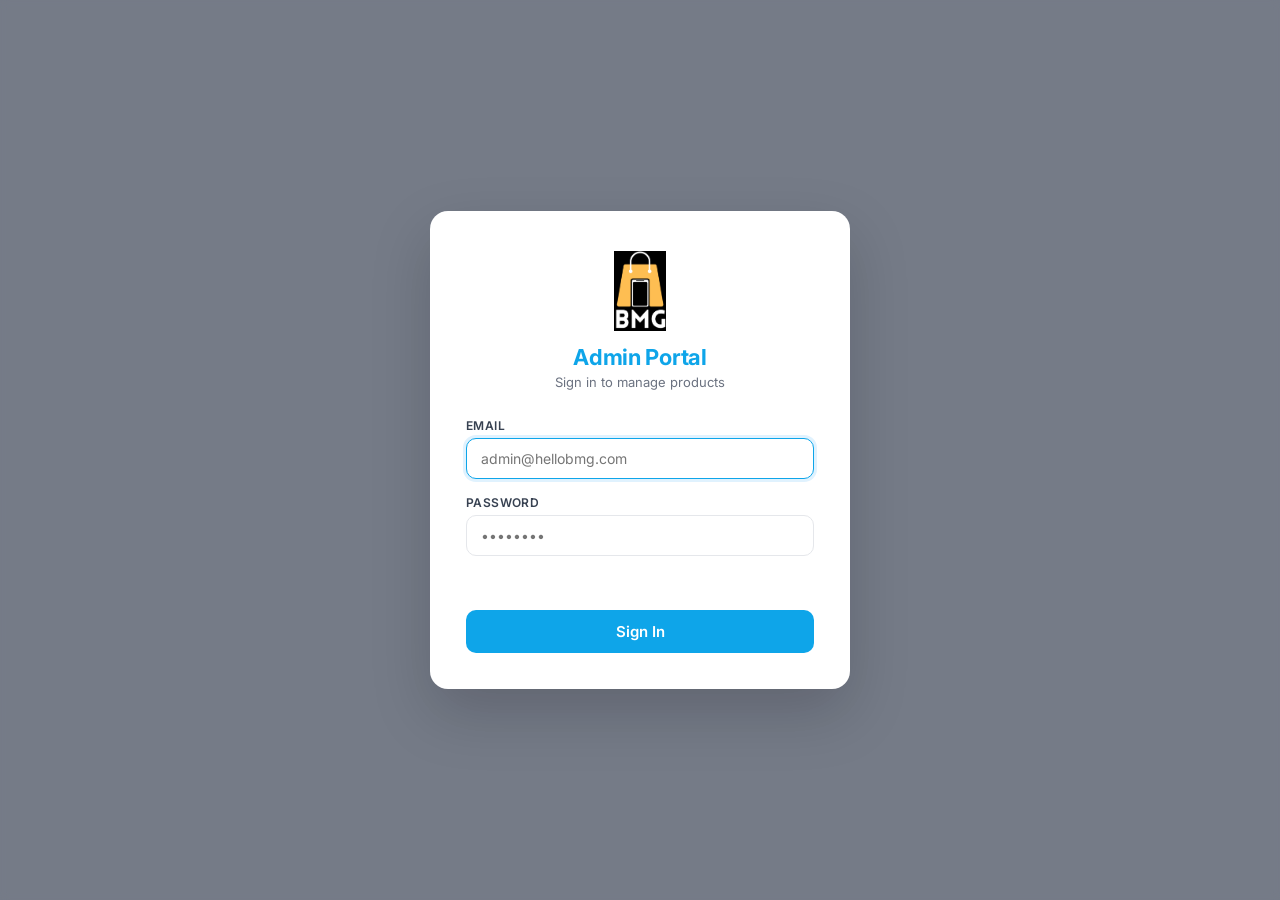
==== commit a3a6848b: "add bmglogo.png to all pages admin.html:   - Login modal: logo above "Admin Portal" heading   - Main" ====
--- a/admin.html
+++ b/admin.html
@@ -190,10 +190,85 @@
     }
     .bulk-actions { margin-top: 12px; }
 
+    /* ─────────────────── STOCK MODAL ─────────────────── */
+    .stock-modal-card {
+      background: #fff;
+      border-radius: 18px;
+      padding: 28px 28px 16px;
+      width: min(1080px, 95vw);
+      max-height: 88vh;
+      display: flex;
+      flex-direction: column;
+      box-shadow: 0 24px 60px rgba(0,0,0,.2);
+      animation: slideUp .3s ease;
+    }
+    .stock-modal-header {
+      display: flex; align-items: center; justify-content: space-between;
+      gap: 16px; margin-bottom: 16px; flex-shrink: 0;
+    }
+    .stock-modal-header h3 { font-size: 15px; font-weight: 700; color: #0f172a; margin: 0; }
+    .stock-summary {
+      display: flex; gap: 12px; flex-wrap: wrap; margin-bottom: 14px; flex-shrink: 0;
+    }
+    .summary-chip {
+      padding: 5px 12px; border-radius: 8px; font-size: 12px; font-weight: 600;
+    }
+    .summary-chip.total  { background: #f1f5f9; color: #334155; }
+    .summary-chip.out    { background: #fee2e2; color: #991b1b; }
+    .summary-chip.low    { background: #fef3c7; color: #92400e; }
+    .summary-chip.ok     { background: #d1fae5; color: #065f46; }
+    .stock-search {
+      width: 220px; padding: 7px 12px;
+      border: 1.5px solid var(--border); border-radius: 8px;
+      font-size: 13px; font-family: inherit; outline: none;
+    }
+    .stock-search:focus { border-color: var(--primary); }
+    .btn-icon {
+      background: none; border: none; cursor: pointer; font-size: 18px;
+      color: var(--muted); width: 32px; height: 32px; border-radius: 8px;
+      display: flex; align-items: center; justify-content: center;
+      transition: background .15s, color .15s;
+    }
+    .btn-icon:hover { background: #f1f5f9; color: #0f172a; }
+    .stock-table-wrap { overflow-y: auto; flex: 1; border: 1px solid var(--border); border-radius: 10px; }
+    #stockTable { width: 100%; border-collapse: collapse; font-size: 13px; }
+    #stockTable th {
+      position: sticky; top: 0; background: #f8fafc;
+      font-size: 11px; font-weight: 700; text-transform: uppercase;
+      letter-spacing: .4px; color: var(--muted);
+      padding: 10px 14px; border-bottom: 1px solid var(--border); white-space: nowrap;
+    }
+    #stockTable td { padding: 10px 14px; border-bottom: 1px solid #f1f5f9; vertical-align: middle; }
+    #stockTable tbody tr:last-child td { border-bottom: none; }
+    #stockTable tbody tr:hover td { background: #f8fafc; }
+    .st-title { font-weight: 600; color: #0f172a; max-width: 300px; white-space: nowrap; overflow: hidden; text-overflow: ellipsis; }
+    .st-muted  { color: var(--muted); }
+    .stock-qty { font-weight: 700; }
+    .stock-qty.out { color: var(--error); }
+    .stock-qty.low { color: #d97706; }
+    .stock-qty.ok  { color: var(--success); }
+    .st-badge {
+      display: inline-block; padding: 3px 8px; border-radius: 6px;
+      font-size: 11px; font-weight: 700; white-space: nowrap;
+    }
+    .st-badge.in_stock     { background: #d1fae5; color: #065f46; }
+    .st-badge.out_of_stock { background: #fee2e2; color: #991b1b; }
+    .st-badge.preorder     { background: #e0e7ff; color: #3730a3; }
+    .st-inactive { opacity: .45; }
+    .stock-loading { color: var(--muted); text-align: center; padding: 40px 0; font-size: 13px; }
+    .inline-qty { display: flex; align-items: center; gap: 6px; }
+    .inline-qty input {
+      width: 68px; padding: 5px 8px; border: 1.5px solid var(--border);
+      border-radius: 7px; font-size: 13px; font-family: inherit; outline: none;
+    }
+    .inline-qty input:focus { border-color: var(--primary); }
+    .inline-qty .btn-save { padding: 5px 10px; font-size: 12px; }
+
     @media (max-width: 640px) {
       .product-grid, .specs-grid, .bulk-grid { grid-template-columns: 1fr; }
       .full { grid-column: 1; }
       .modal-card { padding: 32px 24px 28px; }
+      .stock-modal-card { padding: 20px 16px 12px; }
     }
   </style>
 </head>
@@ -203,7 +278,8 @@
   <div id="loginModal" class="modal-overlay">
     <div class="modal-card">
       <div class="modal-brand">
-        <h2>HelloBMG Admin</h2>
+        <img src="images/bmglogo.png" alt="HelloBMG" style="height:80px;margin-bottom:10px">
+        <h2>Admin Portal</h2>
         <p>Sign in to manage products</p>
       </div>
       <form id="loginForm" class="modal-form" novalidate>
@@ -225,8 +301,9 @@
   <div id="mainPage">
 
     <div class="header">
-      <span class="header-brand">HelloBMG Admin</span>
+      <a href="#" style="display:flex;align-items:center"><img src="images/bmglogo.png" alt="HelloBMG" style="height:40px"></a>
       <span class="header-user" id="headerEmail"></span>
+      <button id="viewStockBtn" class="btn btn-outline btn-sm">📦 View Stock</button>
       <button id="signOutBtn" class="btn-signout">Sign Out</button>
     </div>
 
@@ -348,6 +425,26 @@
     </div>
   </div>
 
+  <!-- ═══════════════════ STOCK MODAL ═══════════════════ -->
+  <div id="stockModal" class="modal-overlay hidden">
+    <div class="stock-modal-card">
+      <div class="stock-modal-header">
+        <div style="display:flex;align-items:center;gap:10px">
+          <img src="images/bmglogo.png" alt="HelloBMG" style="height:34px">
+          <h3>📦 Current Stock</h3>
+        </div>
+        <div style="display:flex;align-items:center;gap:10px">
+          <input id="stockSearch" type="search" class="stock-search" placeholder="Search products…">
+          <button id="closeStockBtn" class="btn-icon" aria-label="Close">✕</button>
+        </div>
+      </div>
+      <div id="stockSummary" class="stock-summary"></div>
+      <div id="stockTableWrap" class="stock-table-wrap">
+        <p class="stock-loading">Loading…</p>
+      </div>
+    </div>
+  </div>
+
   <!-- SheetJS: client-side XLSX/CSV parsing for bulk upload -->
   <script src="https://cdn.sheetjs.com/xlsx-0.20.3/package/dist/xlsx.full.min.js"></script>
   <script type="module" src="admin.js"></script>
